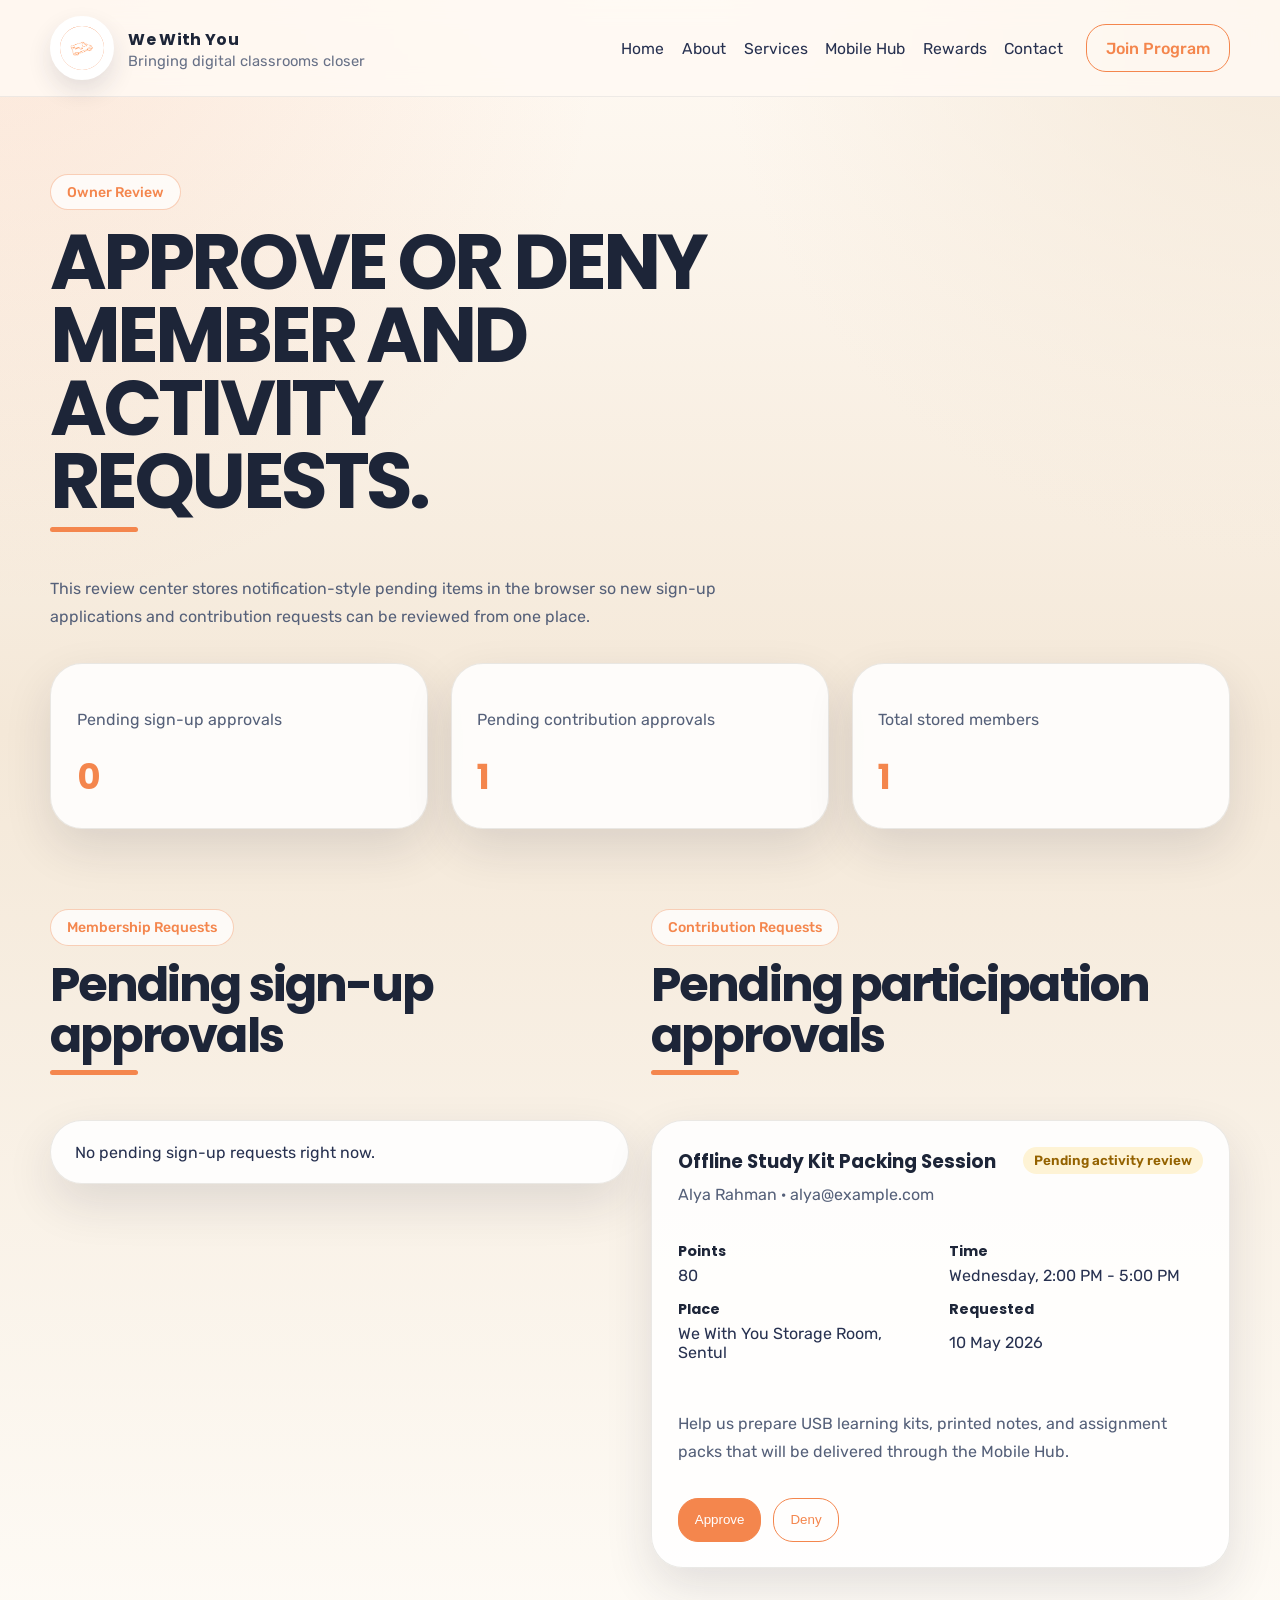
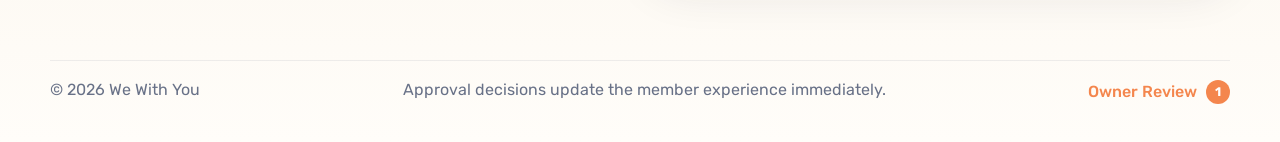
==== owner-review.html @ 1a8a57bb "Add files via upload" ====
<!DOCTYPE html>
<html lang="en">
<head>
  <meta charset="UTF-8">
  <meta name="viewport" content="width=device-width, initial-scale=1.0">
  <title>Owner Review | We With You</title>
  <meta
    name="description"
    content="Review and approve new sign-up requests and contribution requests."
  >
  <link rel="stylesheet" href="style.css">
</head>
<body>
  <header class="site-header">
    <div class="container nav-row">
      <a class="brand" href="index.html" aria-label="We With You home">
        <div class="brand-mark"><img src="logo.png" alt="We With You Logo"></div>
        <div class="brand-copy">
          <strong>We With You</strong>
          <span>Bringing digital classrooms closer</span>
        </div>
      </a>
      <button class="nav-toggle" type="button" aria-expanded="false" aria-label="Toggle navigation">
        <span class="nav-toggle-box">
          <span></span>
          <span></span>
          <span></span>
        </span>
      </button>
      <div class="nav-panel">
        <nav class="site-nav" aria-label="Primary navigation">
          <a href="index.html">Home</a>
          <a href="about.html">About</a>
          <a href="services.html">Services</a>
          <a href="mobile-hub.html">Mobile Hub</a>
          <a href="rewards.html">Rewards</a>
          <a href="contact.html">Contact</a>
        </nav>
        <a class="nav-cta" href="sign-in.html">Join Program</a>
      </div>
    </div>
  </header>

  <main>
    <section class="page-hero">
      <div class="container">
        <div class="section-intro">
          <span class="eyebrow">Owner Review</span>
          <h1>Approve or deny member and activity requests.</h1>
          <p>
            This review center stores notification-style pending items in the browser so new sign-up applications and
            contribution requests can be reviewed from one place.
          </p>
        </div>
        <div id="owner-stats" class="owner-stats"></div>
      </div>
    </section>

    <section>
      <div class="container queue-columns">
        <div>
          <div class="section-intro">
            <span class="eyebrow">Membership Requests</span>
            <h2>Pending sign-up approvals</h2>
          </div>
          <div id="membership-queue" class="activity-list"></div>
        </div>
        <div>
          <div class="section-intro">
            <span class="eyebrow">Contribution Requests</span>
            <h2>Pending participation approvals</h2>
          </div>
          <div id="contribution-queue" class="activity-list"></div>
        </div>
      </div>
    </section>
  </main>

  <footer class="site-footer">
    <div class="container footer-row">
      <div>© 2026 We With You</div>
      <div>Approval decisions update the member experience immediately.</div>
    </div>
  </footer>
  <script src="script.js"></script>
</body>
</html>
---- style.css ----
@import url("https://fonts.googleapis.com/css2?family=Poppins:wght@400;700;800&family=Rubik:wght@400;500;700&display=swap");

:root {
  --main-orange: oklch(73.076% 0.1522 46.516);
  --light-orange: #f4a176;
  --title-blue: #1d2538;
  --text-blue: #273150;
  --bg-bisque: #f4e8d8;
  --paper: #fffdf9;
  --paper-soft: #f9f1e6;
  --line: rgba(39, 49, 80, 0.14);
  --shadow: 0 1.2rem 3rem rgba(29, 37, 56, 0.12);
  --radius-xl: 2.4rem;
  --radius-lg: 2rem;
  --radius-md: 1.25rem;
  --max-width: 1180px;
}

* {
  box-sizing: border-box;
}

html {
  scroll-behavior: smooth;
}

body {
  margin: 0;
  font-family: "Rubik", sans-serif;
  color: var(--text-blue);
  background:
    radial-gradient(circle at top left, rgba(244, 161, 118, 0.18), transparent 28%),
    radial-gradient(circle at top right, rgba(244, 232, 216, 0.95), transparent 26%),
    linear-gradient(180deg, #fffaf4 0%, var(--bg-bisque) 42%, #fffdf9 100%);
}

img {
  display: block;
  max-width: 100%;
}

a {
  color: inherit;
  text-decoration: none;
}

.container {
  width: min(var(--max-width), calc(100% - 2rem));
  margin: 0 auto;
}

.site-header {
  position: sticky;
  top: 0;
  z-index: 20;
  backdrop-filter: blur(12px);
  background: rgba(255, 250, 244, 0.84);
  border-bottom: 1px solid rgba(39, 49, 80, 0.08);
}

.nav-row {
  display: flex;
  align-items: center;
  justify-content: space-between;
  gap: 1rem;
  padding: 1rem 0;
}

.brand {
  display: flex;
  align-items: center;
  gap: 0.9rem;
}

.brand-mark {
  width: 64px;
  height: 64px;
  border-radius: 50%;
  background: var(--main-orange);
  border: 10px solid #fff;
  color: #fff;
  font-family: "Poppins", sans-serif;
  font-weight: 700;
  display: grid;
  place-items: center;
  box-shadow: 0 0.7rem 1.5rem rgba(29, 37, 56, 0.12);
}

.brand-mark img {
  width: 100%;
  height: 100%;
  object-fit: cover;
  border-radius: 50%;
}

.brand-copy strong {
  display: block;
  color: var(--title-blue);
  font-family: "Poppins", sans-serif;
  font-size: 1rem;
  letter-spacing: 0.02em;
}

.brand-copy span {
  display: block;
  color: #687187;
  font-size: 0.92rem;
}

.site-nav {
  display: flex;
  flex-wrap: wrap;
  justify-content: center;
  gap: 0.8rem;
}

.nav-panel {
  display: flex;
  align-items: center;
  gap: 1.25rem;
  margin-left: auto;
}

.site-nav a {
  position: relative;
  padding: 0.45rem 0.15rem;
  color: var(--text-blue);
  font-size: 0.98rem;
  transition: color 0.25s ease;
}

.site-nav a::after {
  content: "";
  position: absolute;
  left: 0;
  bottom: 0;
  width: 0;
  height: 3px;
  border-radius: 999px;
  background: var(--main-orange);
  transition: width 0.25s ease;
}

.site-nav a:hover,
.site-nav a:focus-visible,
.site-nav a.active {
  color: var(--main-orange);
}

.site-nav a:hover::after,
.site-nav a:focus-visible::after,
.site-nav a.active::after {
  width: 100%;
}

.nav-cta {
  display: inline-flex;
  align-items: center;
  justify-content: center;
  min-height: 48px;
  padding: 0.8rem 1.2rem;
  border-radius: 20px;
  border: 1px solid var(--main-orange);
  color: var(--main-orange);
  font-weight: 500;
  transition: background-color 0.25s ease, color 0.25s ease, transform 0.2s ease;
}

.nav-cta:hover,
.nav-cta:focus-visible {
  background: var(--main-orange);
  color: #fff;
  transform: translateY(-1px);
}

.nav-toggle {
  display: none;
  align-items: center;
  justify-content: center;
  width: 52px;
  height: 52px;
  margin-left: auto;
  border: 1px solid rgba(244, 134, 77, 0.35);
  border-radius: 18px;
  background: rgba(255, 255, 255, 0.86);
  color: var(--title-blue);
  cursor: pointer;
  transition: border-color 0.2s ease, background-color 0.2s ease, transform 0.2s ease;
}

.nav-toggle:hover,
.nav-toggle:focus-visible {
  border-color: var(--main-orange);
  background: rgba(244, 134, 77, 0.08);
  transform: translateY(-1px);
}

.nav-toggle-box {
  display: inline-grid;
  gap: 5px;
}

.nav-toggle-box span {
  display: block;
  width: 22px;
  height: 2px;
  border-radius: 999px;
  background: currentColor;
  transition: transform 0.2s ease, opacity 0.2s ease;
}

.nav-row.nav-open .nav-toggle-box span:nth-child(1) {
  transform: translateY(7px) rotate(45deg);
}

.nav-row.nav-open .nav-toggle-box span:nth-child(2) {
  opacity: 0;
}

.nav-row.nav-open .nav-toggle-box span:nth-child(3) {
  transform: translateY(-7px) rotate(-45deg);
}

.page-hero,
.hero {
  padding: 4.8rem 0 3.6rem;
}

.hero-grid,
.split-layout,
.feature-grid,
.cta-grid,
.contact-layout,
.info-grid,
.steps-grid,
.reward-grid,
.list-grid {
  display: grid;
  gap: 1.4rem;
}

.hero-grid,
.split-layout,
.contact-layout {
  grid-template-columns: 1.15fr 0.85fr;
  align-items: center;
}

.feature-grid,
.cta-grid,
.steps-grid,
.reward-grid {
  grid-template-columns: repeat(3, minmax(0, 1fr));
}

.info-grid,
.list-grid {
  grid-template-columns: repeat(2, minmax(0, 1fr));
}

.eyebrow {
  display: inline-flex;
  align-items: center;
  padding: 0.55rem 1rem;
  border-radius: 999px;
  border: 1px solid rgba(244, 161, 118, 0.5);
  background: rgba(255, 255, 255, 0.74);
  color: var(--main-orange);
  font-size: 0.88rem;
  font-weight: 500;
}

h1,
h2,
h3,
h4 {
  margin-top: 0;
  color: var(--title-blue);
  font-family: "Poppins", sans-serif;
}

.hero h1,
.page-hero h1 {
  position: relative;
  display: inline-block;
  margin: 1rem 0 1rem;
  padding-bottom: 0.7rem;
  font-size: clamp(2.75rem, 6vw, 5rem);
  line-height: 0.95;
  letter-spacing: -0.05em;
  text-transform: uppercase;
}

.hero h1::after,
.page-hero h1::after,
.section-intro h2::after {
  content: "";
  display: block;
  width: 5.5rem;
  height: 0.32rem;
  margin-top: 0.55rem;
  border-radius: 999px;
  background: var(--main-orange);
}

.hero h2,
.page-hero h2 {
  margin: 0 0 1rem;
  font-size: clamp(1.1rem, 2vw, 1.5rem);
  color: var(--text-blue);
  font-family: "Rubik", sans-serif;
  font-weight: 500;
}

.hero p,
.page-hero p,
.section-intro p,
.card p,
.card li,
.contact-item p {
  color: #556079;
  line-height: 1.75;
}

.hero-actions {
  display: flex;
  flex-wrap: wrap;
  gap: 0.9rem;
  margin-top: 1.7rem;
}

.button {
  display: inline-flex;
  align-items: center;
  justify-content: center;
  min-height: 48px;
  padding: 0.8rem 1.2rem;
  border-radius: 20px;
  border: 1px solid var(--main-orange);
  color: var(--main-orange);
  font-weight: 500;
  transition: background-color 0.25s ease, color 0.25s ease, transform 0.2s ease;
}

.button:hover,
.button:focus-visible {
  background: var(--main-orange);
  color: #fff;
  transform: translateY(-1px);
}

.button-primary {
  background: var(--main-orange);
  border-color: var(--main-orange);
  color: #fff;
}

.button-primary:hover,
.button-primary:focus-visible {
  background: #fff;
  border-color: var(--main-orange);
  color: var(--main-orange);
}

.button-secondary {
  background: transparent;
  border-color: var(--main-orange);
  color: var(--main-orange);
}

.button-secondary:hover,
.button-secondary:focus-visible {
  background: var(--main-orange);
  border-color: var(--main-orange);
  color: #fff;
}

.visual-stack {
  position: relative;
  min-height: 520px;
}

.card,
.photo-card,
.stat-card,
.wide-banner {
  border-radius: var(--radius-lg);
  box-shadow: var(--shadow);
}

.card,
.stat-card {
  border: 1px solid rgba(122, 117, 109, 0.16);
  background: rgba(255, 255, 255, 0.86);
}

.card {
  padding: 1.6rem;
}

.photo-card {
  overflow: hidden;
  border: 3px solid rgba(122, 117, 109, 0.28);
  background: #fff;
}

.photo-card img {
  width: 100%;
  height: 100%;
  object-fit: cover;
}

.photo-main {
  position: absolute;
  inset: 3rem 2.4rem 4.2rem 0;
}

.photo-top {
  position: absolute;
  top: 0;
  right: 0;
  width: 44%;
  height: 172px;
  transform: rotate(4deg);
}

.photo-bottom {
  position: absolute;
  right: 1rem;
  bottom: 0;
  width: 48%;
  height: 185px;
  transform: rotate(-4deg);
}

.overlay-note {
  position: absolute;
  left: 1rem;
  right: 1rem;
  bottom: 1rem;
  padding: 0.9rem 1rem;
  border-radius: 1rem;
  color: #fff;
  font-weight: 500;
  background: linear-gradient(180deg, rgba(29, 37, 56, 0.16), rgba(29, 37, 56, 0.86));
}

.stat-card {
  position: absolute;
  left: 1.25rem;
  bottom: 0.8rem;
  padding: 1rem 1.1rem;
}

.stat-card strong {
  display: block;
  color: var(--main-orange);
  font-family: "Poppins", sans-serif;
  font-size: 1.12rem;
}

section {
  padding: 1.4rem 0 4.2rem;
}

.section-intro {
  max-width: 720px;
  margin-bottom: 2rem;
}

.section-intro h2 {
  display: inline-block;
  margin: 0.9rem 0 0.8rem;
  font-size: clamp(2rem, 4vw, 3rem);
  line-height: 1.05;
  letter-spacing: -0.04em;
}

.card h3,
.card h4 {
  margin-bottom: 0.75rem;
}

.card ul {
  margin: 0;
  padding-left: 1.1rem;
}

.accent-orange {
  background: linear-gradient(180deg, rgba(244, 134, 77, 0.14), rgba(255, 255, 255, 0.92));
}

.accent-blue {
  background: linear-gradient(180deg, rgba(195, 213, 230, 0.72), rgba(255, 255, 255, 0.92));
}

.accent-peach {
  background: linear-gradient(180deg, rgba(244, 232, 216, 0.92), rgba(255, 255, 255, 0.95));
}

.accent-sage {
  background: linear-gradient(180deg, rgba(247, 241, 230, 0.94), rgba(255, 255, 255, 0.96));
}

.step-card {
  position: relative;
  padding-top: 4.6rem;
}

.step-badge {
  position: absolute;
  top: 1.25rem;
  left: 1.25rem;
  display: grid;
  place-items: center;
  width: 48px;
  height: 48px;
  border-radius: 15px;
  background: var(--main-orange);
  color: #fff;
  font-family: "Poppins", sans-serif;
  font-weight: 700;
}

.wide-banner {
  padding: 2rem;
  background: linear-gradient(135deg, var(--title-blue), #2a3552);
  color: #fff;
}

.wide-banner p {
  color: rgba(255, 255, 255, 0.82);
}

.quote {
  margin: 0;
  color: #fff;
  font-family: "Poppins", sans-serif;
  font-size: clamp(1.45rem, 2vw, 2rem);
  line-height: 1.3;
}

.contact-list {
  display: grid;
  gap: 1rem;
}

.contact-item {
  padding: 1rem;
  border-radius: var(--radius-md);
  border: 1px solid rgba(122, 117, 109, 0.16);
  background: rgba(255, 255, 255, 0.72);
}

form {
  display: grid;
  gap: 1rem;
}

.field-row {
  display: grid;
  grid-template-columns: repeat(2, minmax(0, 1fr));
  gap: 1rem;
}

label {
  display: grid;
  gap: 0.45rem;
  color: var(--title-blue);
  font-family: "Poppins", sans-serif;
  font-size: 0.95rem;
}

input,
textarea {
  width: 100%;
  padding: 0.95rem 1rem;
  border: 1px solid rgba(122, 117, 109, 0.22);
  border-radius: 1rem;
  background: rgba(255, 255, 255, 0.96);
  color: var(--text-blue);
  font: inherit;
}

input:focus,
textarea:focus {
  outline: 2px solid rgba(244, 161, 118, 0.35);
  border-color: var(--light-orange);
}

textarea {
  min-height: 160px;
  resize: vertical;
}

.site-footer {
  padding: 1.5rem 0 2.4rem;
  color: #687187;
}

.footer-row {
  display: flex;
  flex-wrap: wrap;
  justify-content: space-between;
  gap: 1rem;
  padding-top: 1.2rem;
  border-top: 1px solid rgba(39, 49, 80, 0.08);
}

@media (max-width: 1024px) {
  .hero-grid,
  .split-layout,
  .feature-grid,
  .cta-grid,
  .contact-layout,
  .info-grid,
  .steps-grid,
  .reward-grid,
  .list-grid {
    grid-template-columns: 1fr;
  }

  .nav-row {
    flex-wrap: wrap;
  }

  .nav-toggle {
    display: inline-flex;
  }

  .nav-panel {
    display: none;
    order: 3;
    width: 100%;
    flex-direction: column;
    align-items: stretch;
    gap: 1rem;
    padding-top: 1rem;
    border-top: 1px solid rgba(39, 49, 80, 0.08);
  }

  .nav-row.nav-open .nav-panel {
    display: flex;
  }

  .site-nav {
    width: 100%;
    flex-direction: column;
    align-items: stretch;
    justify-content: flex-start;
    gap: 0.2rem;
  }

  .site-nav a {
    width: 100%;
    padding: 0.85rem 0;
  }

  .site-nav a::after {
    display: none;
  }

  .nav-cta {
    width: 100%;
  }

  .visual-stack {
    min-height: 430px;
  }
}

@media (max-width: 720px) {
  .hero-actions,
  .field-row,
  .footer-row {
    display: grid;
    grid-template-columns: 1fr;
  }

  .nav-cta {
    width: 100%;
  }

  .hero,
  .page-hero {
    padding-top: 3rem;
  }

  .hero h1,
  .page-hero h1 {
    font-size: clamp(2.4rem, 12vw, 3.9rem);
  }

  .visual-stack {
    min-height: 390px;
  }

  .photo-main {
    inset: 2rem 0.5rem 4.2rem 0;
  }

  .photo-top {
    width: 50%;
  }

  .photo-bottom {
    width: 56%;
  }
}

.member-overline {
  margin: 0 0 0.35rem;
  color: var(--main-orange);
  font-size: 0.85rem;
  font-weight: 500;
  letter-spacing: 0.02em;
  text-transform: uppercase;
}

.member-banner-root,
.owner-stats,
.queue-columns,
.activity-list,
.reward-store-grid,
.reward-history-grid,
.contribution-grid,
.auth-layout {
  display: grid;
  gap: 1.4rem;
}

.member-banner {
  display: flex;
  justify-content: space-between;
  gap: 1.4rem;
  padding: 1.4rem 1.6rem;
  border: 1px solid rgba(122, 117, 109, 0.16);
  border-radius: var(--radius-lg);
  background: rgba(255, 255, 255, 0.9);
  box-shadow: var(--shadow);
}

.member-profile {
  display: flex;
  align-items: center;
  gap: 1rem;
}

.member-avatar {
  display: grid;
  place-items: center;
  width: 72px;
  height: 72px;
  overflow: hidden;
  border-radius: 50%;
  background: linear-gradient(135deg, var(--main-orange), var(--light-orange));
  color: #fff;
  font-family: "Poppins", sans-serif;
  font-weight: 700;
  font-size: 1.1rem;
}

.member-avatar img {
  width: 100%;
  height: 100%;
  object-fit: cover;
}

.member-meta h3,
.points-overview h3,
.status-panel h3,
.queue-card-head h3 {
  margin-bottom: 0.35rem;
}

.member-meta p,
.points-overview p,
.status-panel p,
.queue-card-head p {
  margin: 0;
}

.points-overview {
  position: relative;
  text-align: right;
}

.points-total-wrap {
  position: relative;
  display: inline-flex;
  align-items: center;
  justify-content: flex-end;
  min-width: 160px;
  margin: 0.2rem 0 0.8rem auto;
}

.points-total-wrap strong {
  color: var(--title-blue);
  font-family: "Poppins", sans-serif;
  font-size: clamp(2rem, 4vw, 3rem);
  line-height: 1;
}

.points-delta-stack {
  position: absolute;
  left: -1.8rem;
  display: grid;
  gap: 0.35rem;
}

.points-delta {
  position: absolute;
  left: 0;
  padding: 0.2rem 0.55rem;
  border-radius: 999px;
  font-size: 0.86rem;
  font-weight: 700;
  opacity: 0;
  animation: pointsFloat 1.4s ease forwards;
}

.points-delta.positive {
  background: rgba(40, 168, 69, 0.14);
  color: #1f8d3c;
}

.points-delta.negative {
  background: rgba(220, 53, 69, 0.12);
  color: #cc2b3c;
}

@keyframes pointsFloat {
  0% {
    opacity: 0;
    transform: translateY(6px);
  }
  15% {
    opacity: 1;
  }
  100% {
    opacity: 0;
    transform: translateY(-26px);
  }
}

.member-quick-actions,
.card-actions,
.guest-actions,
.modal-actions {
  display: flex;
  flex-wrap: wrap;
  gap: 0.75rem;
}

.compact-button {
  min-height: 44px;
  padding: 0.72rem 1rem;
}

.guest-banner,
.status-panel {
  align-items: center;
}

.status-panel,
.empty-state {
  padding: 1.35rem 1.5rem;
  border: 1px solid rgba(122, 117, 109, 0.16);
  border-radius: var(--radius-lg);
  background: rgba(255, 255, 255, 0.86);
  box-shadow: var(--shadow);
}

.detail-list {
  display: grid;
  grid-template-columns: repeat(2, minmax(0, 1fr));
  gap: 0.85rem 1rem;
  margin: 1rem 0;
}

.detail-list div {
  display: grid;
  gap: 0.25rem;
}

.detail-list strong {
  color: var(--title-blue);
  font-family: "Poppins", sans-serif;
  font-size: 0.9rem;
}

.status-chip,
.point-pill {
  display: inline-flex;
  align-items: center;
  justify-content: center;
  width: fit-content;
  padding: 0.35rem 0.7rem;
  border-radius: 999px;
  font-size: 0.84rem;
  font-weight: 600;
}

.status-chip.open,
.point-pill {
  background: rgba(244, 134, 77, 0.14);
  color: var(--main-orange);
}

.status-chip.pending {
  background: rgba(255, 193, 7, 0.16);
  color: #946200;
}

.status-chip.approved {
  background: rgba(40, 168, 69, 0.14);
  color: #1f8d3c;
}

.status-chip.denied {
  background: rgba(220, 53, 69, 0.12);
  color: #cc2b3c;
}

.contribution-card,
.queue-card,
.reward-card,
.reward-history-card,
.activity-row {
  display: grid;
  gap: 1rem;
}

.contribution-card-head,
.queue-card-head,
.activity-main,
.activity-footer,
.reward-card-footer {
  display: flex;
  justify-content: space-between;
  gap: 1rem;
  align-items: flex-start;
}

.activity-meta {
  display: grid;
  gap: 0.35rem;
  text-align: right;
  color: #687187;
  font-size: 0.92rem;
}

.owner-stats {
  grid-template-columns: repeat(3, minmax(0, 1fr));
}

.owner-stat-card strong {
  display: block;
  margin-top: 0.5rem;
  color: var(--main-orange);
  font-family: "Poppins", sans-serif;
  font-size: 2.2rem;
}

.queue-columns,
.auth-layout {
  grid-template-columns: repeat(2, minmax(0, 1fr));
}

.auth-methods {
  display: inline-flex;
  padding: 0.35rem;
  border-radius: 999px;
  background: rgba(244, 232, 216, 0.88);
}

.auth-method-toggle {
  border: 0;
  background: transparent;
  color: var(--text-blue);
  padding: 0.7rem 1rem;
  border-radius: 999px;
  font: inherit;
  font-weight: 500;
}

.auth-method-toggle.active {
  background: #fff;
  color: var(--main-orange);
  box-shadow: 0 0.5rem 1rem rgba(29, 37, 56, 0.08);
}

.hidden {
  display: none !important;
}

.field-note {
  margin: 0;
  color: #687187;
  font-size: 0.9rem;
}

.owner-review-link {
  display: inline-flex;
  align-items: center;
  gap: 0.55rem;
  color: var(--main-orange);
  font-weight: 500;
}

.notification-badge {
  display: inline-grid;
  place-items: center;
  min-width: 24px;
  height: 24px;
  padding: 0 0.4rem;
  border-radius: 999px;
  background: var(--main-orange);
  color: #fff;
  font-size: 0.78rem;
  font-weight: 700;
}

#app-modal-root {
  position: fixed;
  inset: 0;
  z-index: 50;
  display: none;
}

#app-modal-root.is-open {
  display: block;
}

.app-modal-backdrop {
  position: absolute;
  inset: 0;
  background: rgba(29, 37, 56, 0.42);
}

.app-modal {
  position: relative;
  z-index: 1;
  width: min(540px, calc(100% - 2rem));
  margin: 12vh auto 0;
  padding: 1.5rem;
  border-radius: var(--radius-lg);
  background: #fff;
  box-shadow: 0 1.5rem 3rem rgba(29, 37, 56, 0.24);
}

.app-modal h3 {
  margin-bottom: 0.65rem;
}

.app-modal p {
  margin-top: 0;
  margin-bottom: 1.15rem;
  color: #556079;
  line-height: 1.7;
}

.modal-button {
  display: inline-flex;
  align-items: center;
  justify-content: center;
  min-height: 44px;
  padding: 0.72rem 1rem;
  border-radius: 16px;
  border: 1px solid var(--main-orange);
  font: inherit;
  font-weight: 500;
}

.modal-button-primary {
  background: var(--main-orange);
  color: #fff;
}

.modal-button-secondary {
  background: #fff;
  color: var(--main-orange);
}

@media (max-width: 1024px) {
  .member-banner,
  .contribution-card-head,
  .queue-card-head,
  .activity-main,
  .activity-footer,
  .reward-card-footer {
    flex-direction: column;
  }

  .points-overview {
    text-align: left;
  }

  .points-total-wrap {
    margin-left: 0;
  }

  .owner-stats,
  .queue-columns,
  .auth-layout {
    grid-template-columns: 1fr;
  }
}

@media (max-width: 720px) {
  .detail-list {
    grid-template-columns: 1fr;
  }

  .member-profile {
    align-items: flex-start;
  }
}
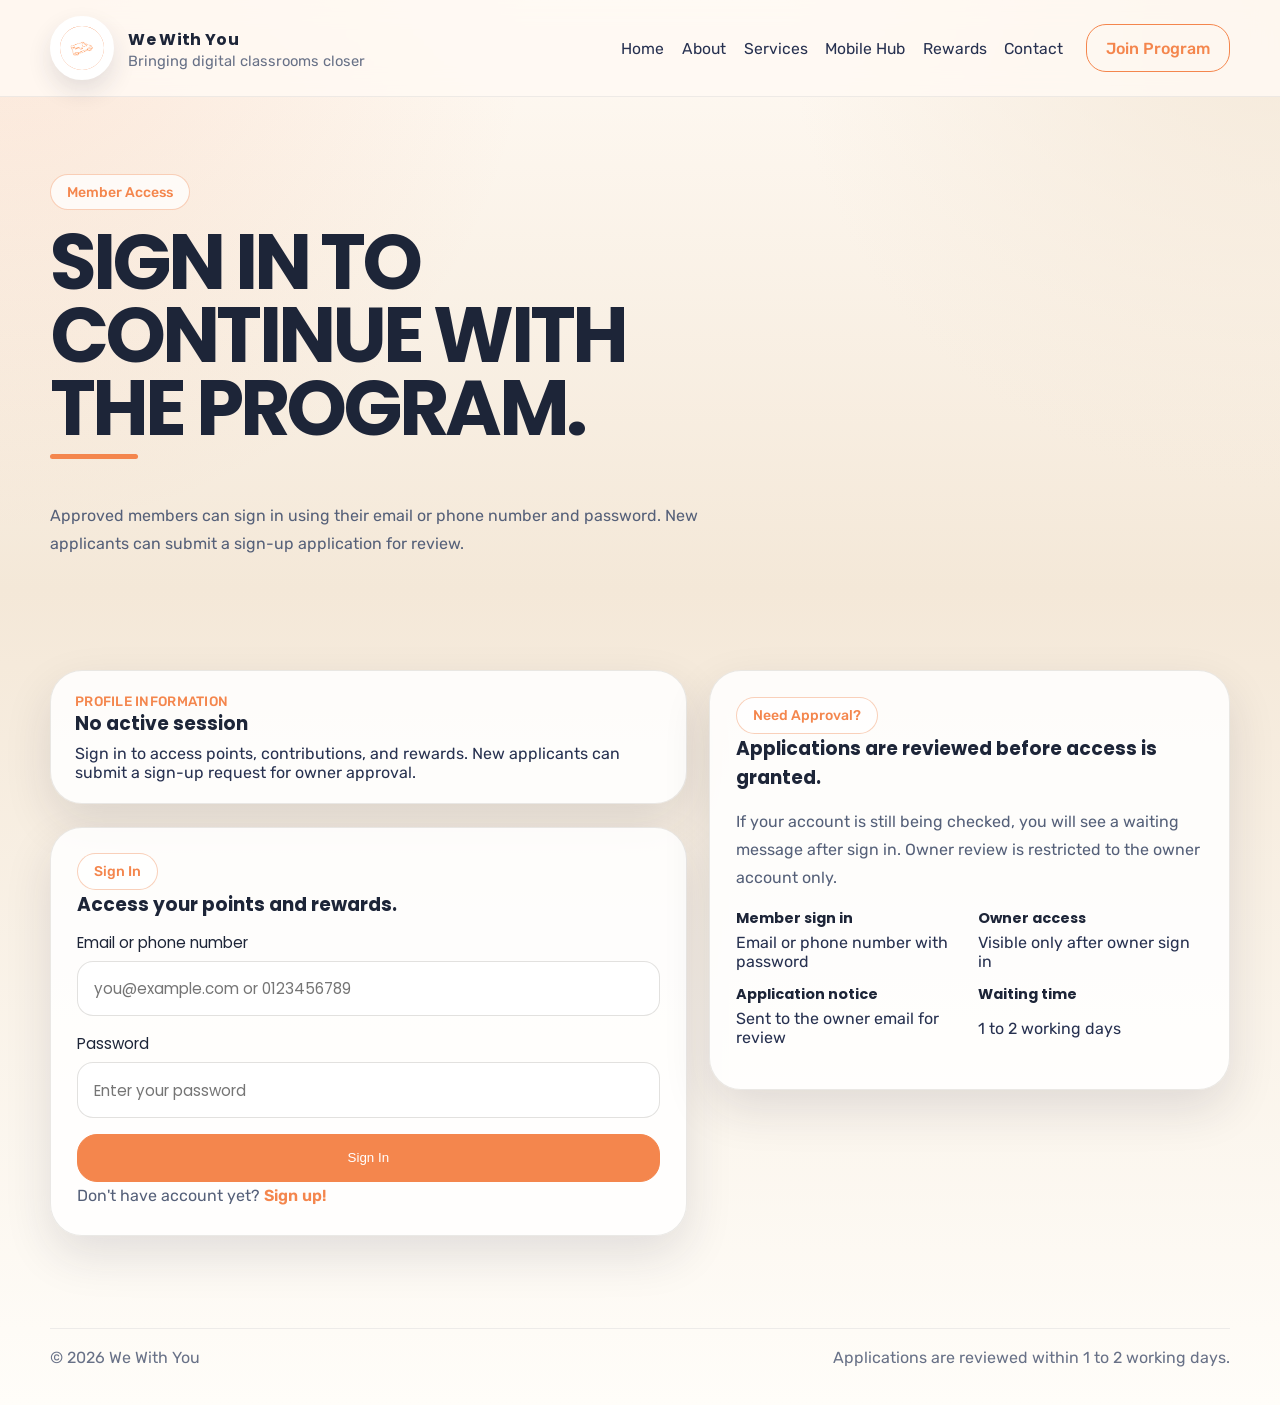
==== commit f4bce4db: "Add files via upload" ====
--- a/owner-review.html
+++ b/owner-review.html
@@ -48,8 +48,8 @@
           <span class="eyebrow">Owner Review</span>
           <h1>Approve or deny member and activity requests.</h1>
           <p>
-            This review center stores notification-style pending items in the browser so new sign-up applications and
-            contribution requests can be reviewed from one place.
+            This review center syncs pending sign-up applications across devices when the shared application database
+            is connected. Contribution requests are still reviewed from the current site session.
           </p>
         </div>
         <div id="owner-stats" class="owner-stats"></div>
--- a/style.css
+++ b/style.css
@@ -724,7 +724,9 @@
 .reward-store-grid,
 .reward-history-grid,
 .contribution-grid,
-.auth-layout {
+.auth-layout,
+.auth-shell,
+.auth-stack {
   display: grid;
   gap: 1.4rem;
 }
@@ -951,7 +953,7 @@
 }
 
 .owner-stats {
-  grid-template-columns: repeat(3, minmax(0, 1fr));
+  grid-template-columns: repeat(4, minmax(0, 1fr));
 }
 
 .owner-stat-card strong {
@@ -965,6 +967,30 @@
 .queue-columns,
 .auth-layout {
   grid-template-columns: repeat(2, minmax(0, 1fr));
+}
+
+.auth-shell {
+  grid-template-columns: 1.1fr 0.9fr;
+  align-items: start;
+}
+
+.auth-stack {
+  grid-template-columns: 1fr;
+}
+
+.auth-card,
+.auth-side-card {
+  align-self: start;
+}
+
+.auth-switch-text {
+  margin: 0;
+  color: #687187;
+}
+
+.auth-switch-text a {
+  color: var(--main-orange);
+  font-weight: 600;
 }
 
 .auth-methods {
@@ -1102,7 +1128,8 @@
 
   .owner-stats,
   .queue-columns,
-  .auth-layout {
+  .auth-layout,
+  .auth-shell {
     grid-template-columns: 1fr;
   }
 }
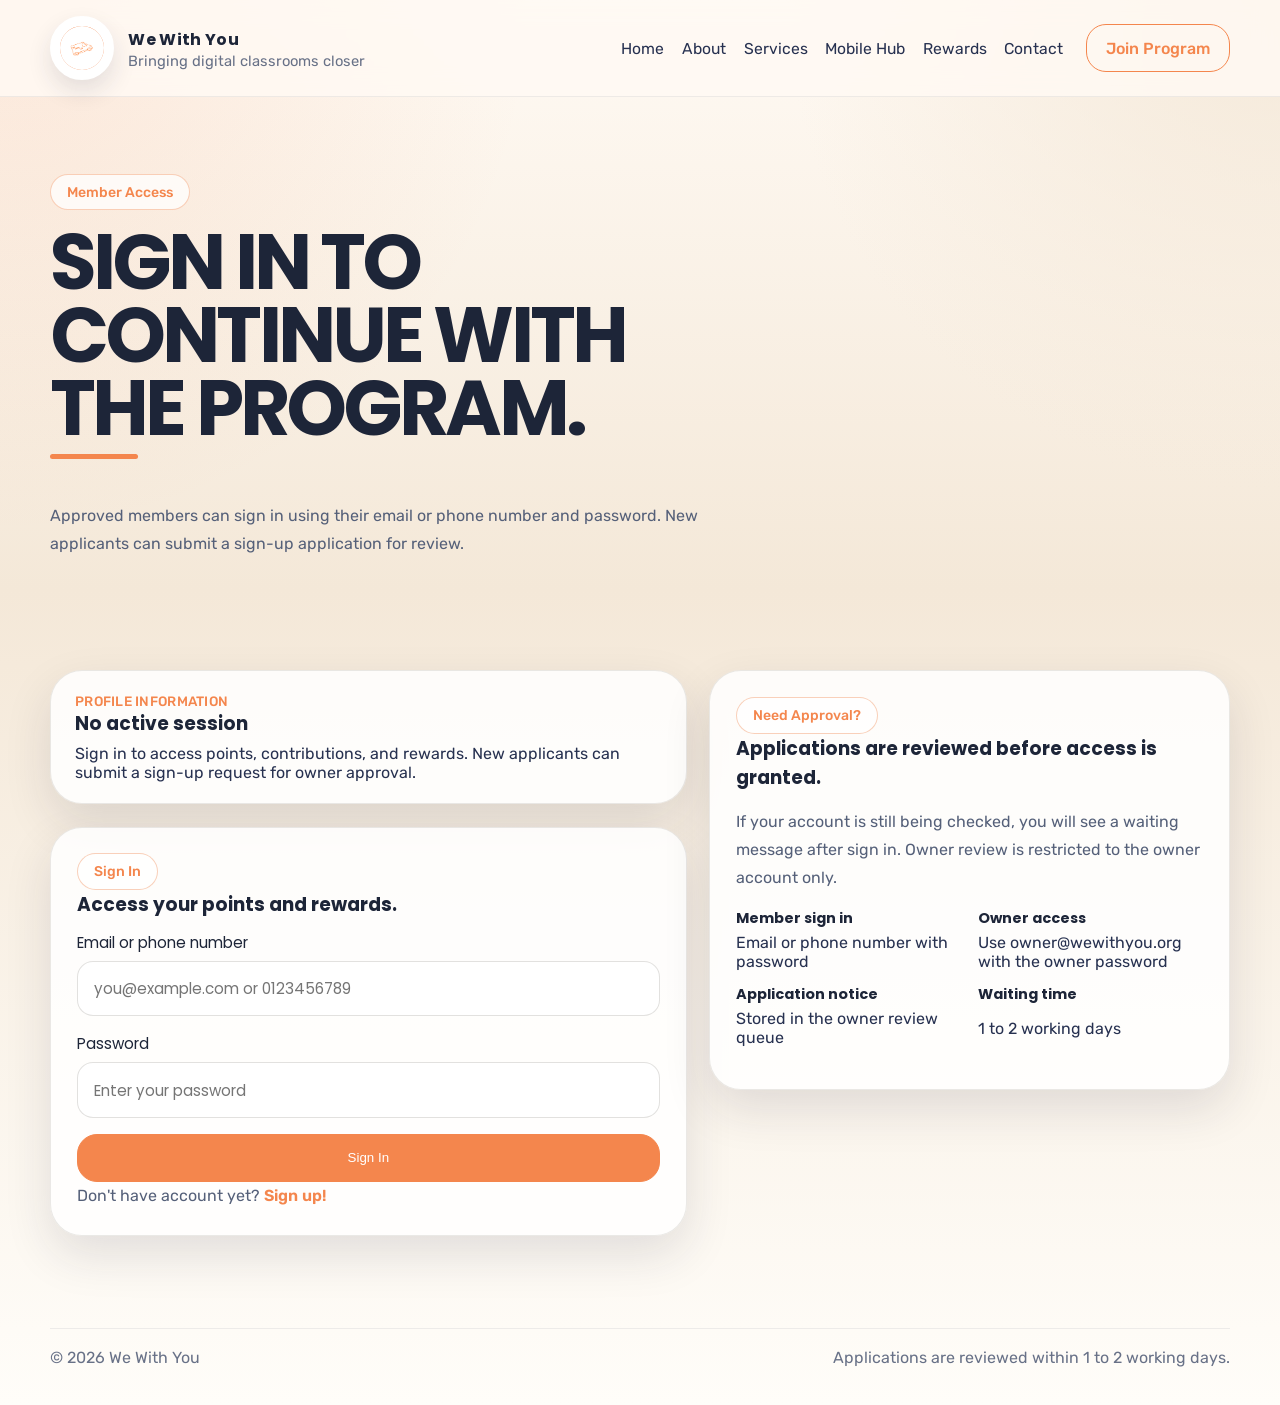
==== commit efe65f92: "Add files via upload" ====
--- a/owner-review.html
+++ b/owner-review.html
@@ -9,6 +9,22 @@
     content="Review and approve new sign-up requests and contribution requests."
   >
   <link rel="stylesheet" href="style.css">
+  <script>
+    // Immediate guard: redirect non-owners before any content renders
+    (function () {
+      try {
+        var userId = localStorage.getItem("wwy-current-user-id");
+        if (!userId) { window.location.replace("sign-in.html"); return; }
+        var users = JSON.parse(localStorage.getItem("wwy-users") || "[]");
+        var user = users.find(function (u) { return u.id === userId; });
+        if (!user || user.role !== "owner" || user.status !== "approved" || user.email !== "owner@wewithyou.org") {
+          window.location.replace("sign-in.html");
+        }
+      } catch (e) {
+        window.location.replace("sign-in.html");
+      }
+    })();
+  </script>
 </head>
 <body>
   <header class="site-header">
